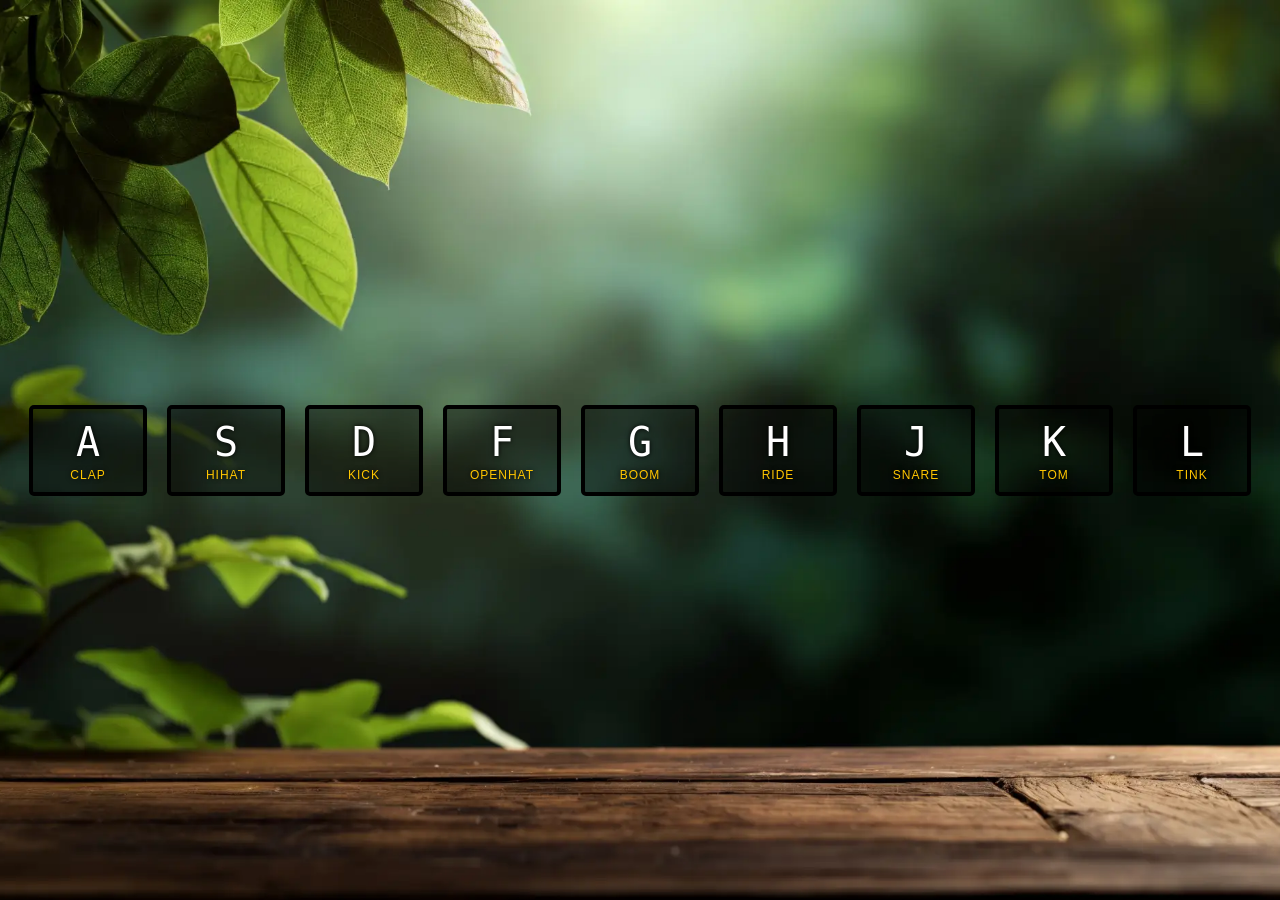
==== 01-drum-kit/Durm_kit.html @ d74c3fc9 "Add Challenge 01: AI Drum Kit Drum kit with keyboard controls (A-L keys) and AI voice recognition us" ====
<!DOCTYPE html>
<html lang="en">
<head>
  <meta charset="UTF-8">
  <title>AI JS Drum Kit</title>
  <link rel="stylesheet" href="durm.css">
  <link rel="icon" href="https://fav.farm/✅" />
</head>
<body>

  <div class="keys">
    <div data-key="KeyA" class="key"><kbd>A</kbd><span class="sound">clap</span></div>
    <div data-key="KeyS" class="key"><kbd>S</kbd><span class="sound">hihat</span></div>
    <div data-key="KeyD" class="key"><kbd>D</kbd><span class="sound">kick</span></div>
    <div data-key="KeyF" class="key"><kbd>F</kbd><span class="sound">openhat</span></div>
    <div data-key="KeyG" class="key"><kbd>G</kbd><span class="sound">boom</span></div>
    <div data-key="KeyH" class="key"><kbd>H</kbd><span class="sound">ride</span></div>
    <div data-key="KeyJ" class="key"><kbd>J</kbd><span class="sound">snare</span></div>
    <div data-key="KeyK" class="key"><kbd>K</kbd><span class="sound">tom</span></div>
    <div data-key="KeyL" class="key"><kbd>L</kbd><span class="sound">tink</span></div>
  </div>

  <!-- Audio Files -->
  <audio data-key="KeyA" src="sounds/clap.wav"></audio>
  <audio data-key="KeyS" src="sounds/hihat.wav"></audio>
  <audio data-key="KeyD" src="sounds/kick.wav"></audio>
  <audio data-key="KeyF" src="sounds/openhat.wav"></audio>
  <audio data-key="KeyG" src="sounds/boom.wav"></audio>
  <audio data-key="KeyH" src="sounds/ride.wav"></audio>
  <audio data-key="KeyJ" src="sounds/snare.wav"></audio>
  <audio data-key="KeyK" src="sounds/tom.wav"></audio>
  <audio data-key="KeyL" src="sounds/tink.wav"></audio>

  <script>
    // --- 1. Core Logic: Sound & Animation ---
    function playSound(code) {
      const audio = document.querySelector(`audio[data-key="${code}"]`);
      const key = document.querySelector(`div[data-key="${code}"]`);
      
      if (!audio) return;

      key.classList.add('playing');
      audio.currentTime = 0; // Rewind to start
      audio.play();
    }

    function removeTransition(e) {
      if (e.propertyName !== 'transform') return;
      e.target.classList.remove('playing');
    }

    // --- 2. Event Listeners ---
    const keys = Array.from(document.querySelectorAll('.key'));
    keys.forEach(key => key.addEventListener('transitionend', removeTransition));

    window.addEventListener('keydown', (e) => {
      playSound(e.code); // e.code returns 'KeyA', 'KeyS' etc.
    });

    // --- 3. AI Voice Integration ---
    const SpeechRecognition = window.SpeechRecognition || window.webkitSpeechRecognition;

    if (SpeechRecognition) {
      const recognition = new SpeechRecognition();
      recognition.lang = 'en-US';
      recognition.continuous = true;

      recognition.onresult = (event) => {
        const transcript = event.results[event.results.length - 1][0].transcript.trim().toLowerCase();
        recognition.onaudiostart = () => console.log("Mic ne awaaz sun-na shuru kar di hai...");
        console.log("AI Detected:", transcript);

        // Mapping Voice to Keys
        if (transcript.includes('clap')) playSound('KeyA');
        if (transcript.includes('hi hat')) playSound('KeyS');
        if (transcript.includes('kick')) playSound('KeyD');
        if (transcript.includes('boom')) playSound('KeyG');
        if (transcript.includes('open')) playSound('KeyF');
        if (transcript.includes('snare')) playSound('KeyJ');
      };

      recognition.start();
      console.log("AI Voice System Active. Try saying 'Clap' or 'Kick'!");
    } else {
      alert("Aapka browser AI Voice support nahi karta. Please Chrome use karein.");
    }
  </script>
</body>
</html>
---- 01-drum-kit/durm.css ----
html {
  font-size: 10px;
  background: url('./newbackeground.webp') bottom center;
  background-size: cover;
}

body,html {
  margin: 0;
  padding: 0;
  font-family: sans-serif;
}

.keys {
  display: flex;
  flex: 1;
  min-height: 100vh;
  align-items: center;
  justify-content: center;
}

.key {
  border: .4rem solid black;
  border-radius: .5rem;
  margin: 1rem;
  font-size: 1.5rem;
  padding: 1rem .5rem;
  transition: all .07s ease;
  width: 10rem;
  text-align: center;
  color: white;
  background: rgba(0,0,0,0.4);
  text-shadow: 0 0 .5rem black;
}

.playing {
  transform: scale(1.1);
  border-color: #ffc600;
  box-shadow: 0 0 1rem #ffc600;
}

kbd {
  display: block;
  font-size: 4rem;
}

.sound {
  font-size: 1.2rem;
  text-transform: uppercase;
  letter-spacing: .1rem;
  color: #ffc600;
}
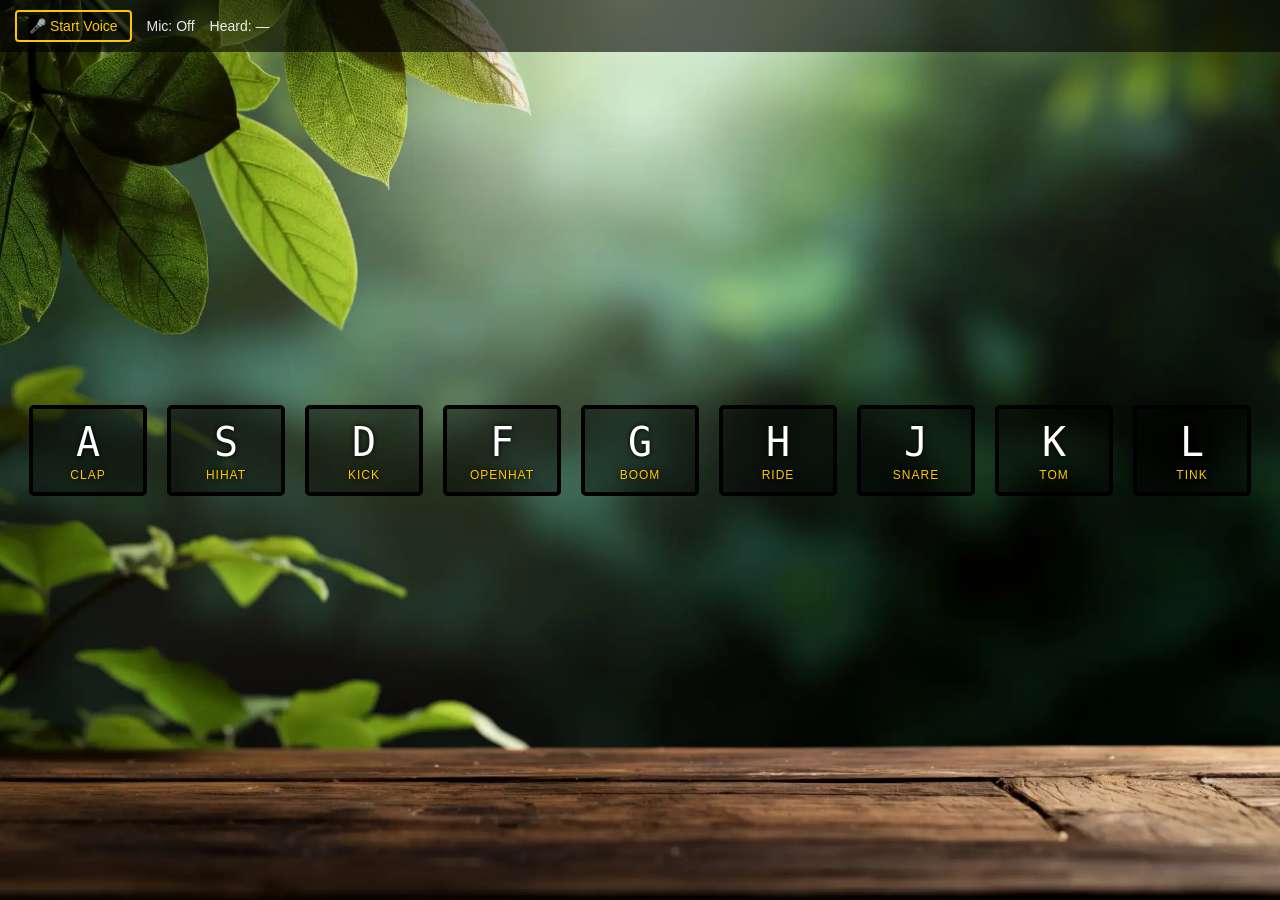
==== commit 607942d5: "Add root redirect and drum kit JS - Add index.html at root redirecting to 01-drum-kit (fixes Vercel " ====
--- a/01-drum-kit/Durm_kit.html
+++ b/01-drum-kit/Durm_kit.html
@@ -7,6 +7,12 @@
   <link rel="icon" href="https://fav.farm/✅" />
 </head>
 <body>
+
+  <div id="status-bar">
+    <button id="mic-toggle">🎤 Start Voice</button>
+    <span id="status">Mic: Off</span>
+    <span id="last-heard">Heard: —</span>
+  </div>
 
   <div class="keys">
     <div data-key="KeyA" class="key"><kbd>A</kbd><span class="sound">clap</span></div>
@@ -20,7 +26,6 @@
     <div data-key="KeyL" class="key"><kbd>L</kbd><span class="sound">tink</span></div>
   </div>
 
-  <!-- Audio Files -->
   <audio data-key="KeyA" src="sounds/clap.wav"></audio>
   <audio data-key="KeyS" src="sounds/hihat.wav"></audio>
   <audio data-key="KeyD" src="sounds/kick.wav"></audio>
@@ -31,59 +36,6 @@
   <audio data-key="KeyK" src="sounds/tom.wav"></audio>
   <audio data-key="KeyL" src="sounds/tink.wav"></audio>
 
-  <script>
-    // --- 1. Core Logic: Sound & Animation ---
-    function playSound(code) {
-      const audio = document.querySelector(`audio[data-key="${code}"]`);
-      const key = document.querySelector(`div[data-key="${code}"]`);
-      
-      if (!audio) return;
-
-      key.classList.add('playing');
-      audio.currentTime = 0; // Rewind to start
-      audio.play();
-    }
-
-    function removeTransition(e) {
-      if (e.propertyName !== 'transform') return;
-      e.target.classList.remove('playing');
-    }
-
-    // --- 2. Event Listeners ---
-    const keys = Array.from(document.querySelectorAll('.key'));
-    keys.forEach(key => key.addEventListener('transitionend', removeTransition));
-
-    window.addEventListener('keydown', (e) => {
-      playSound(e.code); // e.code returns 'KeyA', 'KeyS' etc.
-    });
-
-    // --- 3. AI Voice Integration ---
-    const SpeechRecognition = window.SpeechRecognition || window.webkitSpeechRecognition;
-
-    if (SpeechRecognition) {
-      const recognition = new SpeechRecognition();
-      recognition.lang = 'en-US';
-      recognition.continuous = true;
-
-      recognition.onresult = (event) => {
-        const transcript = event.results[event.results.length - 1][0].transcript.trim().toLowerCase();
-        recognition.onaudiostart = () => console.log("Mic ne awaaz sun-na shuru kar di hai...");
-        console.log("AI Detected:", transcript);
-
-        // Mapping Voice to Keys
-        if (transcript.includes('clap')) playSound('KeyA');
-        if (transcript.includes('hi hat')) playSound('KeyS');
-        if (transcript.includes('kick')) playSound('KeyD');
-        if (transcript.includes('boom')) playSound('KeyG');
-        if (transcript.includes('open')) playSound('KeyF');
-        if (transcript.includes('snare')) playSound('KeyJ');
-      };
-
-      recognition.start();
-      console.log("AI Voice System Active. Try saying 'Clap' or 'Kick'!");
-    } else {
-      alert("Aapka browser AI Voice support nahi karta. Please Chrome use karein.");
-    }
-  </script>
+  <script src="durm.js"></script>
 </body>
-</html>+</html>
--- a/01-drum-kit/durm.css
+++ b/01-drum-kit/durm.css
@@ -49,3 +49,37 @@
   letter-spacing: .1rem;
   color: #ffc600;
 }
+
+#status-bar {
+  position: fixed;
+  top: 0;
+  left: 0;
+  right: 0;
+  display: flex;
+  gap: 1.5rem;
+  align-items: center;
+  padding: 1rem 1.5rem;
+  background: rgba(0,0,0,0.6);
+  color: white;
+  font-size: 1.4rem;
+  z-index: 10;
+}
+
+#mic-toggle {
+  font-size: 1.4rem;
+  padding: .6rem 1.2rem;
+  border: .2rem solid #ffc600;
+  background: transparent;
+  color: #ffc600;
+  border-radius: .4rem;
+  cursor: pointer;
+}
+
+#mic-toggle:hover {
+  background: #ffc600;
+  color: black;
+}
+
+#status, #last-heard {
+  opacity: .9;
+}
